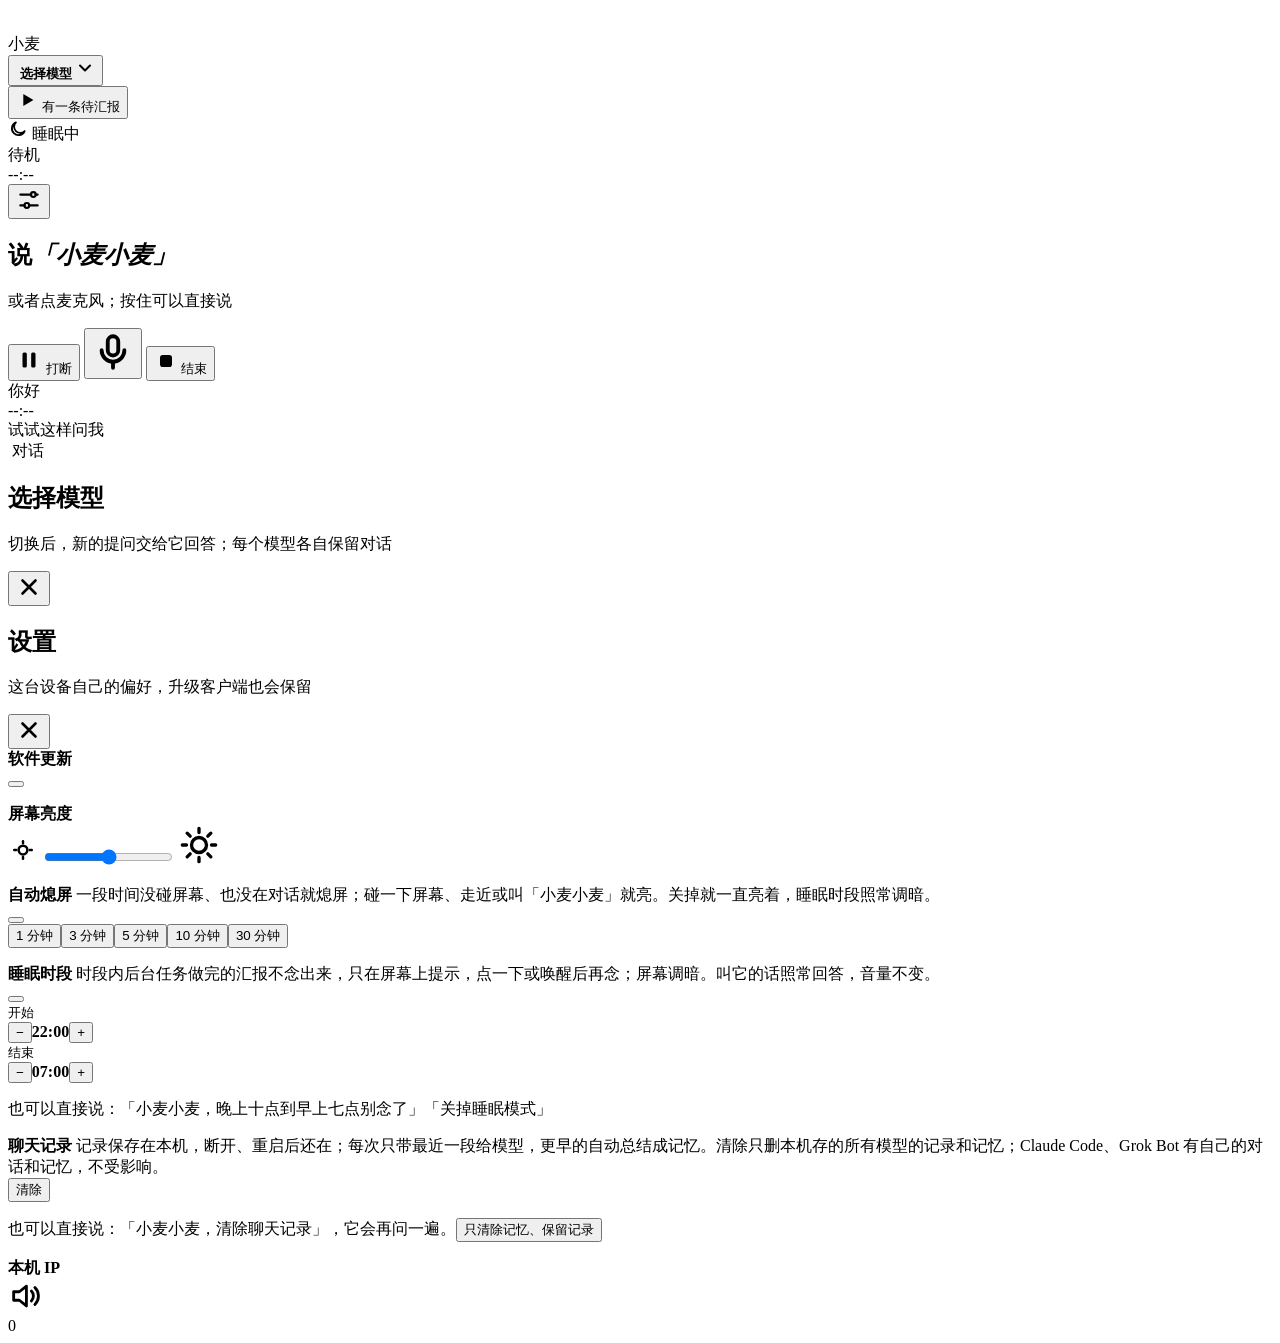
==== web/v2/index.html @ 2c804fd5 "Initial commit Co-Authored-By: Claude Opus 5.5 <noreply@anthropic.com>" ====
<!doctype html>
<html lang="zh-CN">
<head>
<meta charset="utf-8">
<meta name="viewport" content="width=device-width, initial-scale=1">
<title>小麦</title>
<link rel="stylesheet" href="/static/v2/app.css">
</head>
<body data-state="idle" class="fresh">
<div class="app">
  <header class="top">
    <div class="brand">
      <div class="mark">
        <svg width="22" height="22" viewBox="0 0 24 24" fill="none" stroke="#fff" stroke-width="2.4" stroke-linecap="round">
          <path d="M4 10v4M8 7v10M12 4v16M16 7v10M20 10v4"/></svg>
      </div>
      <div class="name">小麦</div>
    </div>
    <button class="model-pill" id="modelPill" aria-label="切换模型">
      <img class="tile" id="pillLogo" alt="">
      <span class="pill-text"><b id="pillLabel">选择模型</b><small id="pillModel"></small></span>
      <svg class="chev" width="20" height="20" viewBox="0 0 24 24" fill="none" stroke="currentColor" stroke-width="2.4" stroke-linecap="round" stroke-linejoin="round"><path d="M6 9l6 6 6-6"/></svg>
    </button>
    <div class="right">
      <button class="report-pill" id="reportPill" aria-label="收听待汇报">
        <svg width="22" height="22" viewBox="0 0 24 24" fill="currentColor"><path d="M8 5.5v13l11-6.5z"/></svg>
        <span id="reportText">有一条待汇报</span>
      </button>
      <div class="sleep-chip" id="sleepChip">
        <svg width="20" height="20" viewBox="0 0 24 24" fill="none" stroke="currentColor" stroke-width="2.2" stroke-linecap="round" stroke-linejoin="round">
          <path d="M20 14.5A8 8 0 1 1 9.5 4a6.5 6.5 0 0 0 10.5 10.5z"/></svg>
        <span>睡眠中</span>
      </div>
      <div class="link" id="link"><i></i><span>待机</span></div>
      <div class="clock" id="clock"><span id="time">--:--</span></div>
      <button class="gear" id="btnSettings" aria-label="设置"><i class="gear-dot" id="gearDot"></i>
        <svg width="26" height="26" viewBox="0 0 24 24" fill="none" stroke="currentColor" stroke-width="2" stroke-linecap="round" stroke-linejoin="round">
          <path d="M4 7h10M18 7h2M4 17h4M12 17h8"/><circle cx="16" cy="7" r="2.2"/><circle cx="10" cy="17" r="2.2"/></svg>
      </button>
    </div>
  </header>

  <main class="main">
    <section class="stage">
      <div class="orb" id="orb">
        <!-- static pre-rendered glows, one per state; only opacity changes (cross-fade) -->
        <div class="glows" aria-hidden="true">
          <i class="g-idle"></i><i class="g-connecting"></i><i class="g-listening"></i><i class="g-thinking"></i><i class="g-speaking"></i>
        </div>
        <div class="corona" id="corona"></div>
        <div class="core" id="core">
          <i class="c-idle"></i><i class="c-connecting"></i><i class="c-listening"></i><i class="c-thinking"></i><i class="c-speaking"></i>
          <!-- the orb's face: eyes, cheeks and mouth; expressions follow body[data-state] -->
          <div class="face" id="face" aria-hidden="true">
            <span class="eye eye-l"><u></u></span><span class="eye eye-r"><u></u></span>
            <span class="cheek cheek-l"></span><span class="cheek cheek-r"></span>
            <span class="mouth" id="mouth"></span>
          </div>
          <b class="gloss"></b>
        </div>
      </div>
      <h1 class="title" id="title">说<em>「小麦小麦」</em></h1>
      <p class="hint" id="hint">或者点麦克风；按住可以直接说</p>
      <div class="controls">
        <button class="ctl" id="btnAbort" aria-label="打断">
          <svg width="26" height="26" viewBox="0 0 24 24" fill="currentColor"><rect x="6" y="5" width="4" height="14" rx="1.4"/><rect x="14" y="5" width="4" height="14" rx="1.4"/></svg>
          <span>打断</span></button>
        <button class="mic" id="btnMic" aria-label="说话">
          <i class="mic-ring" id="micRing"></i>
          <svg width="42" height="42" viewBox="0 0 24 24" fill="none" stroke="currentColor" stroke-width="2.2" stroke-linecap="round">
            <rect x="9" y="3" width="6" height="11" rx="3"/><path d="M5.5 11a6.5 6.5 0 0 0 13 0M12 17.5V21"/></svg>
        </button>
        <button class="ctl" id="btnEnd" aria-label="结束">
          <svg width="24" height="24" viewBox="0 0 24 24" fill="currentColor"><rect x="6" y="6" width="12" height="12" rx="2.8"/></svg>
          <span>结束</span></button>
      </div>
    </section>

    <section class="side">
      <div class="welcome" id="welcome">
        <div class="greet" id="greet">你好</div>
        <div class="big-time" id="bigTime">--:--</div>
        <div class="big-date" id="bigDate"></div>
        <div class="try">试试这样问我</div>
        <div class="chips" id="chips"></div>
      </div>

      <div class="convo" id="convo">
        <div class="convo-head">
          <img class="tile sm" id="headLogo" alt="">
          <span class="head-title" id="headTitle">对话</span>
          <span class="head-meta" id="headMeta"></span>
        </div>
        <div class="messages" id="messages"></div>
      </div>
    </section>
  </main>
</div>

<div class="sheet" id="sheet">
  <div class="sheet-bar">
    <div><h2>选择模型</h2><p>切换后，新的提问交给它回答；每个模型各自保留对话</p></div>
    <button class="close" id="sheetClose" aria-label="关闭">
      <svg width="26" height="26" viewBox="0 0 24 24" fill="none" stroke="currentColor" stroke-width="2.4" stroke-linecap="round"><path d="M6 6l12 12M18 6L6 18"/></svg>
    </button>
  </div>
  <div class="grid" id="grid"></div>
</div>

<div class="sheet" id="settings">
  <div class="sheet-bar">
    <div><h2>设置</h2><p>这台设备自己的偏好，升级客户端也会保留</p></div>
    <button class="close" id="settingsClose" aria-label="关闭">
      <svg width="26" height="26" viewBox="0 0 24 24" fill="none" stroke="currentColor" stroke-width="2.4" stroke-linecap="round"><path d="M6 6l12 12M18 6L6 18"/></svg>
    </button>
  </div>
  <div class="panel">
    <div class="upd" id="upd">
      <div class="opt">
        <div class="opt-text">
          <b id="updTitle">软件更新</b>
          <span id="updSub"></span>
        </div>
        <button class="upd-btn" id="updBtn"></button>
      </div>
      <ul class="upd-notes" id="updNotes"></ul>
      <div class="upd-bar" id="updBar"><i id="updFill"></i></div>
    </div>
    <div class="bright">
      <div class="bright-head">
        <b>屏幕亮度</b>
        <span class="bright-num" id="brightNum"></span>
      </div>
      <div class="bright-row">
        <svg width="30" height="30" viewBox="0 0 24 24" fill="none" stroke="currentColor" stroke-width="2" stroke-linecap="round"><circle cx="12" cy="12" r="3.5"/><path d="M12 5v1.5M12 17.5V19M5 12h1.5M17.5 12H19"/></svg>
        <input type="range" id="brightRange" min="0" max="100" step="1" aria-label="屏幕亮度">
        <svg width="40" height="40" viewBox="0 0 24 24" fill="none" stroke="currentColor" stroke-width="2" stroke-linecap="round"><circle cx="12" cy="12" r="4.5"/><path d="M12 2v2.5M12 19.5V22M2 12h2.5M19.5 12H22M4.9 4.9l1.8 1.8M17.3 17.3l1.8 1.8M4.9 19.1l1.8-1.8M17.3 6.7l1.8-1.8"/></svg>
      </div>
      <p class="opt-note" id="brightNote"></p>
    </div>
    <div class="opt">
      <div class="opt-text">
        <b>自动熄屏</b>
        <span>一段时间没碰屏幕、也没在对话就熄屏；碰一下屏幕、走近或叫「小麦小麦」就亮。关掉就一直亮着，睡眠时段照常调暗。</span>
      </div>
      <button class="switch" id="offSwitch" role="switch" aria-checked="true" aria-label="自动熄屏"><i></i></button>
    </div>
    <div class="minutes" id="offMinutes">
      <button data-m="1">1 分钟</button><button data-m="3">3 分钟</button><button data-m="5">5 分钟</button><button data-m="10">10 分钟</button><button data-m="30">30 分钟</button>
    </div>
    <p class="opt-note" id="offNote"></p>
    <div class="opt">
      <div class="opt-text">
        <b>睡眠时段</b>
        <span>时段内后台任务做完的汇报不念出来，只在屏幕上提示，点一下或唤醒后再念；屏幕调暗。叫它的话照常回答，音量不变。</span>
      </div>
      <button class="switch" id="sleepSwitch" role="switch" aria-checked="false" aria-label="睡眠时段"><i></i></button>
    </div>
    <div class="times" id="sleepTimes">
      <div class="time"><small>开始</small>
        <div class="stepper"><button data-k="start" data-d="-30" aria-label="提前半小时">−</button><b id="sleepStart">22:00</b><button data-k="start" data-d="30" aria-label="推后半小时">+</button></div></div>
      <div class="time"><small>结束</small>
        <div class="stepper"><button data-k="end" data-d="-30" aria-label="提前半小时">−</button><b id="sleepEnd">07:00</b><button data-k="end" data-d="30" aria-label="推后半小时">+</button></div></div>
    </div>
    <p class="opt-note" id="sleepNote"></p>
    <p class="opt-note">也可以直接说：「小麦小麦，晚上十点到早上七点别念了」「关掉睡眠模式」</p>
    <div class="opt">
      <div class="opt-text">
        <b>聊天记录</b>
        <span>记录保存在本机，断开、重启后还在；每次只带最近一段给模型，更早的自动总结成记忆。清除只删本机存的所有模型的记录和记忆；Claude Code、Grok Bot 有自己的对话和记忆，不受影响。</span>
      </div>
      <button class="upd-btn clear-btn" id="clearBtn">清除</button>
    </div>
    <p class="opt-note">也可以直接说：「小麦小麦，清除聊天记录」，它会再问一遍。<button class="link-btn" id="clearMemBtn">只清除记忆、保留记录</button></p>
    <div class="opt">
      <div class="opt-text">
        <b>本机 IP</b>
        <span id="ipSub"></span>
      </div>
      <b class="ip-num" id="ipNum"></b>
    </div>
  </div>
</div>

<div class="toast" id="toast"></div>
<div class="hud" id="hud">
  <svg width="34" height="34" viewBox="0 0 24 24" fill="none" stroke="currentColor" stroke-width="2" stroke-linecap="round" stroke-linejoin="round">
    <path d="M4 9v6h4l5 4V5L8 9H4z"/><path d="M16.5 8.5a5 5 0 0 1 0 7M19 6a8.5 8.5 0 0 1 0 12"/></svg>
  <div class="hud-bar"><i id="hudFill"></i></div>
  <div class="hud-num" id="hudNum">0</div>
</div>

<script src="/static/v2/app.js"></script>
</body>
</html>
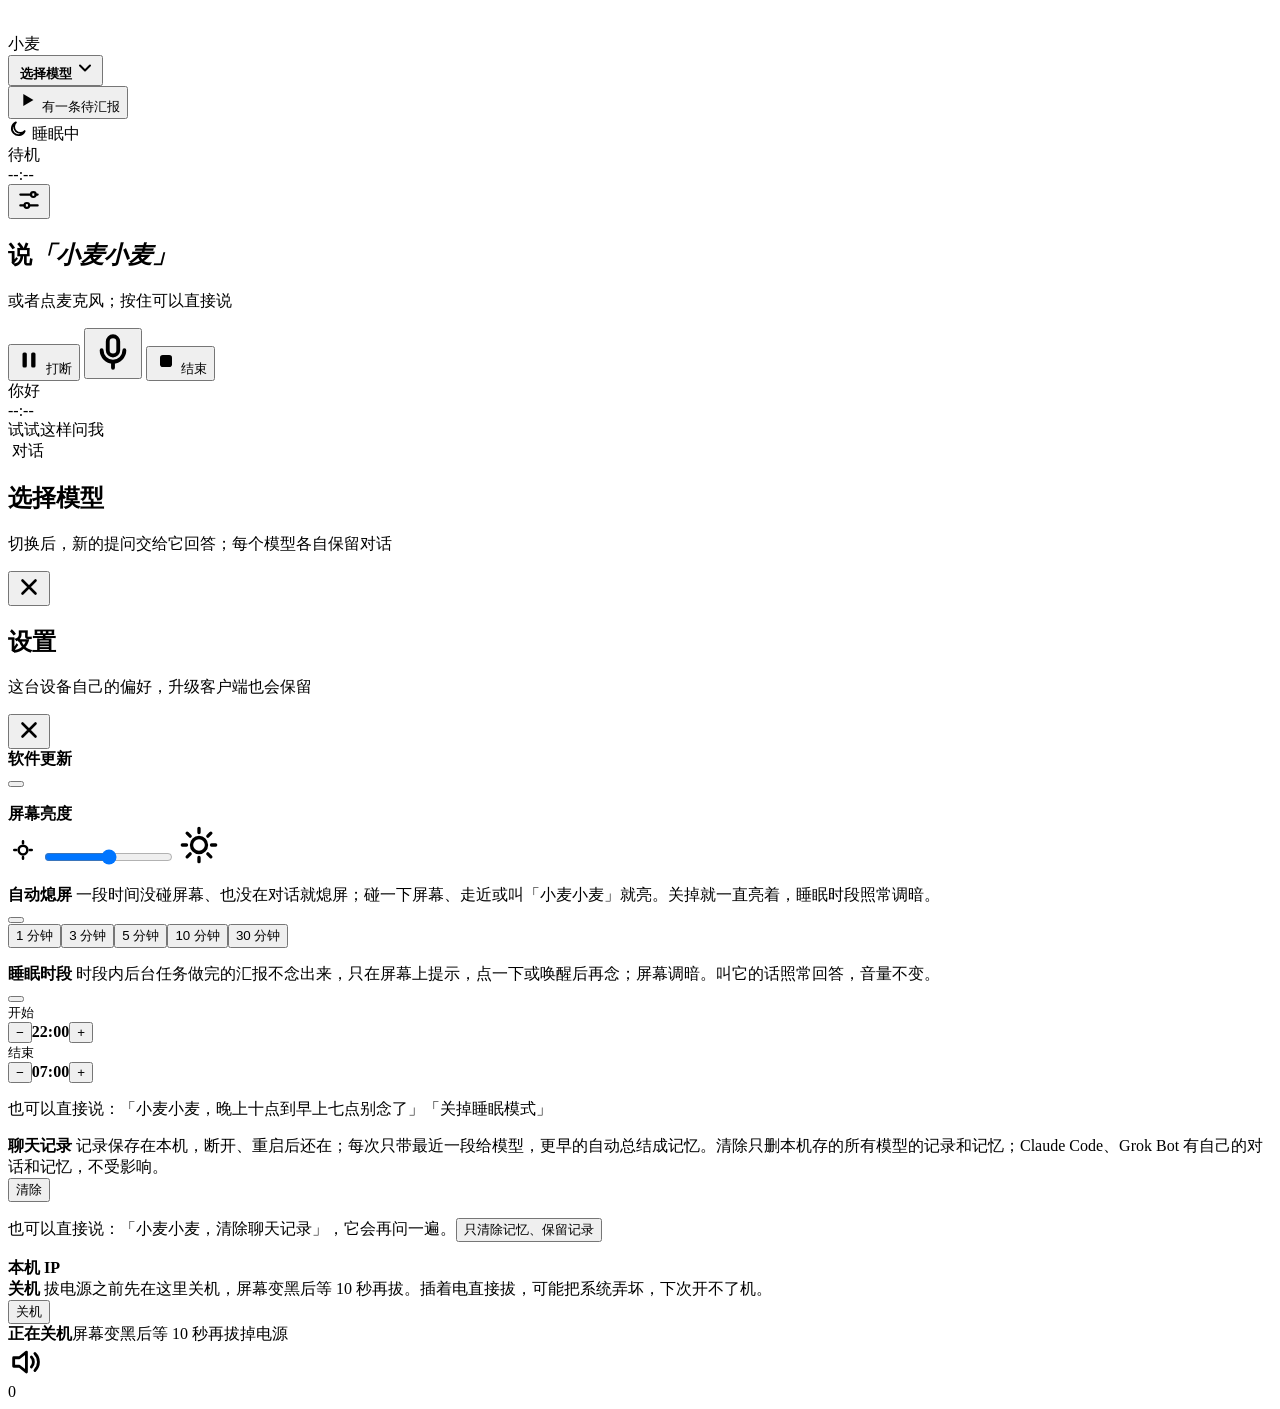
==== commit 09bd05cc: "Settings: 关机 (0.1.2) The device has no power button, so people pull the plug. /boot is ext2 mounted " ====
--- a/web/v2/index.html
+++ b/web/v2/index.html
@@ -179,9 +179,17 @@
       </div>
       <b class="ip-num" id="ipNum"></b>
     </div>
+    <div class="opt">
+      <div class="opt-text">
+        <b>关机</b>
+        <span>拔电源之前先在这里关机，屏幕变黑后等 10 秒再拔。插着电直接拔，可能把系统弄坏，下次开不了机。</span>
+      </div>
+      <button class="upd-btn clear-btn" id="powerBtn">关机</button>
+    </div>
   </div>
 </div>
 
+<div class="power-off" id="powerOff"><b>正在关机</b><span>屏幕变黑后等 10 秒再拔掉电源</span></div>
 <div class="toast" id="toast"></div>
 <div class="hud" id="hud">
   <svg width="34" height="34" viewBox="0 0 24 24" fill="none" stroke="currentColor" stroke-width="2" stroke-linecap="round" stroke-linejoin="round">
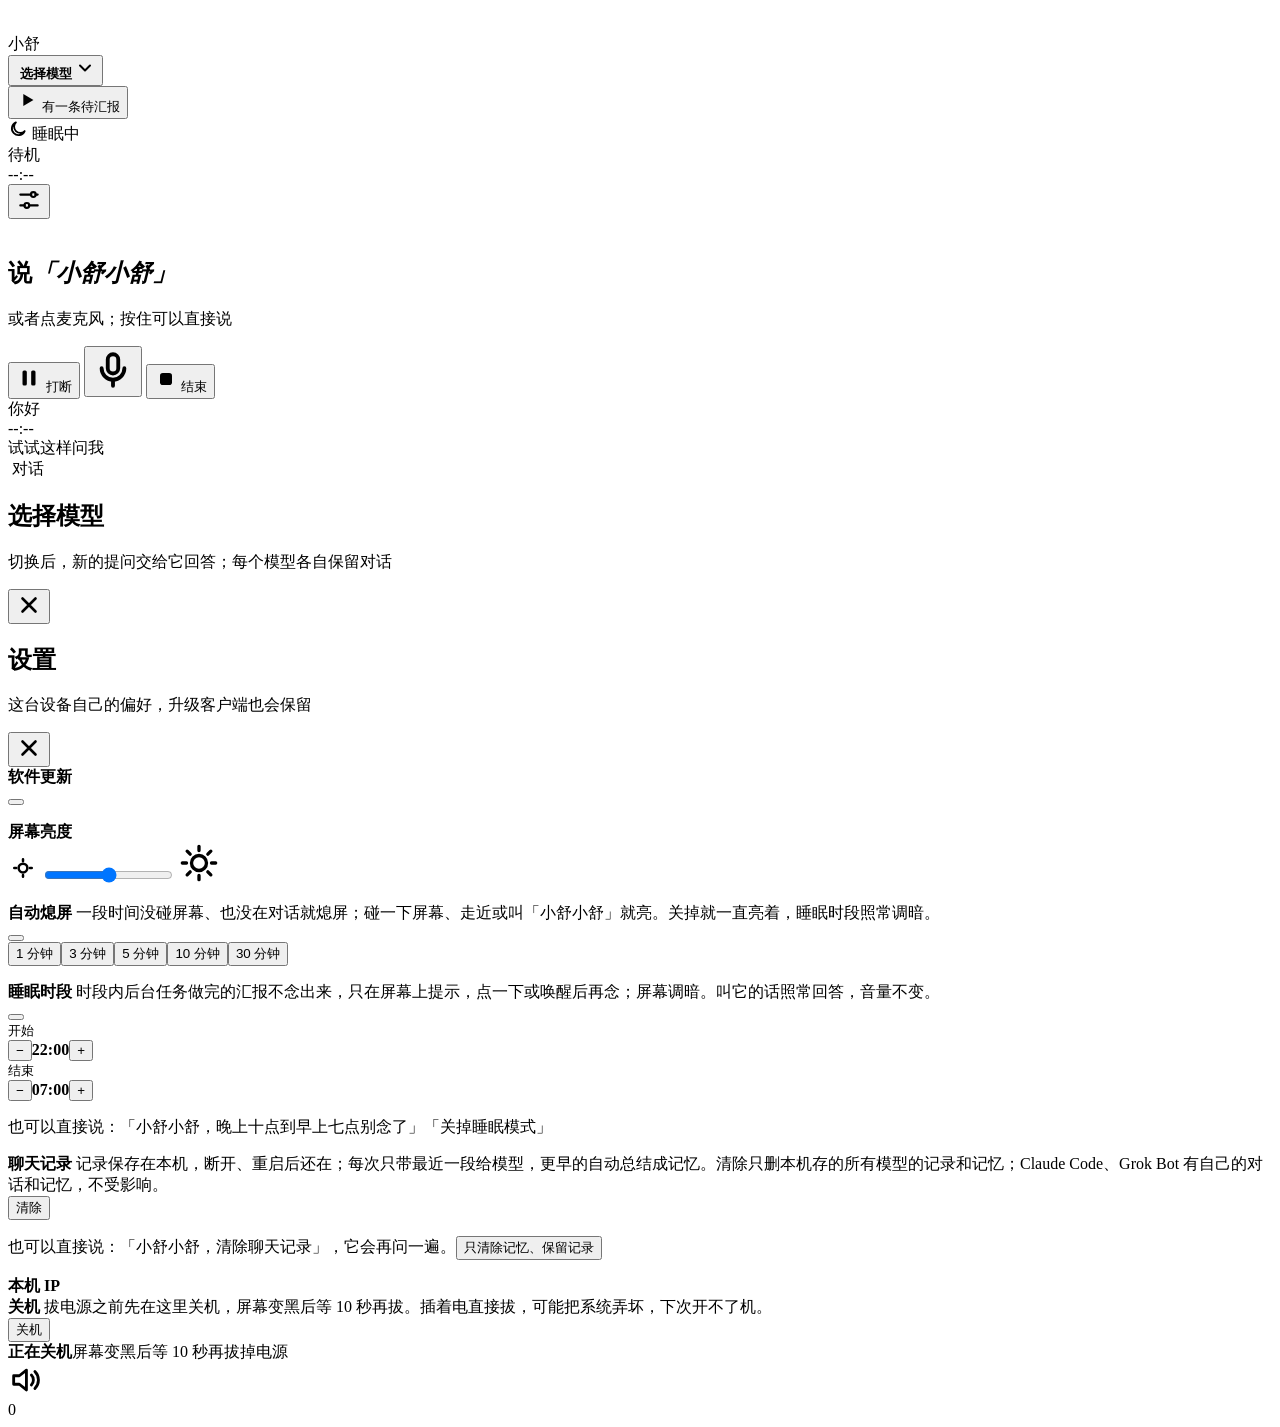
==== commit 5d36c267: "client 0.1.3: role B frames and wake word 小舒小舒 Show the three role_b portraits on the v2 stage and p" ====
--- a/web/v2/index.html
+++ b/web/v2/index.html
@@ -3,7 +3,7 @@
 <head>
 <meta charset="utf-8">
 <meta name="viewport" content="width=device-width, initial-scale=1">
-<title>小麦</title>
+<title>小舒</title>
 <link rel="stylesheet" href="/static/v2/app.css">
 </head>
 <body data-state="idle" class="fresh">
@@ -14,7 +14,7 @@
         <svg width="22" height="22" viewBox="0 0 24 24" fill="none" stroke="#fff" stroke-width="2.4" stroke-linecap="round">
           <path d="M4 10v4M8 7v10M12 4v16M16 7v10M20 10v4"/></svg>
       </div>
-      <div class="name">小麦</div>
+      <div class="name">小舒</div>
     </div>
     <button class="model-pill" id="modelPill" aria-label="切换模型">
       <img class="tile" id="pillLogo" alt="">
@@ -42,24 +42,13 @@
 
   <main class="main">
     <section class="stage">
-      <div class="orb" id="orb">
-        <!-- static pre-rendered glows, one per state; only opacity changes (cross-fade) -->
-        <div class="glows" aria-hidden="true">
-          <i class="g-idle"></i><i class="g-connecting"></i><i class="g-listening"></i><i class="g-thinking"></i><i class="g-speaking"></i>
-        </div>
-        <div class="corona" id="corona"></div>
-        <div class="core" id="core">
-          <i class="c-idle"></i><i class="c-connecting"></i><i class="c-listening"></i><i class="c-thinking"></i><i class="c-speaking"></i>
-          <!-- the orb's face: eyes, cheeks and mouth; expressions follow body[data-state] -->
-          <div class="face" id="face" aria-hidden="true">
-            <span class="eye eye-l"><u></u></span><span class="eye eye-r"><u></u></span>
-            <span class="cheek cheek-l"></span><span class="cheek cheek-r"></span>
-            <span class="mouth" id="mouth"></span>
-          </div>
-          <b class="gloss"></b>
-        </div>
+      <!-- role B: 800×1280 frames. connecting uses idle; thinking uses listen. -->
+      <div class="pet" id="pet" aria-hidden="true">
+        <img class="pet-frame pet-idle" src="/static/v2/roles/role_b_idle.png" alt="">
+        <img class="pet-frame pet-listen" src="/static/v2/roles/role_b_listen.png" alt="">
+        <img class="pet-frame pet-speak" src="/static/v2/roles/role_b_speak.png" alt="">
       </div>
-      <h1 class="title" id="title">说<em>「小麦小麦」</em></h1>
+      <h1 class="title" id="title">说<em>「小舒小舒」</em></h1>
       <p class="hint" id="hint">或者点麦克风；按住可以直接说</p>
       <div class="controls">
         <button class="ctl" id="btnAbort" aria-label="打断">
@@ -141,7 +130,7 @@
     <div class="opt">
       <div class="opt-text">
         <b>自动熄屏</b>
-        <span>一段时间没碰屏幕、也没在对话就熄屏；碰一下屏幕、走近或叫「小麦小麦」就亮。关掉就一直亮着，睡眠时段照常调暗。</span>
+        <span>一段时间没碰屏幕、也没在对话就熄屏；碰一下屏幕、走近或叫「小舒小舒」就亮。关掉就一直亮着，睡眠时段照常调暗。</span>
       </div>
       <button class="switch" id="offSwitch" role="switch" aria-checked="true" aria-label="自动熄屏"><i></i></button>
     </div>
@@ -163,7 +152,7 @@
         <div class="stepper"><button data-k="end" data-d="-30" aria-label="提前半小时">−</button><b id="sleepEnd">07:00</b><button data-k="end" data-d="30" aria-label="推后半小时">+</button></div></div>
     </div>
     <p class="opt-note" id="sleepNote"></p>
-    <p class="opt-note">也可以直接说：「小麦小麦，晚上十点到早上七点别念了」「关掉睡眠模式」</p>
+    <p class="opt-note">也可以直接说：「小舒小舒，晚上十点到早上七点别念了」「关掉睡眠模式」</p>
     <div class="opt">
       <div class="opt-text">
         <b>聊天记录</b>
@@ -171,7 +160,7 @@
       </div>
       <button class="upd-btn clear-btn" id="clearBtn">清除</button>
     </div>
-    <p class="opt-note">也可以直接说：「小麦小麦，清除聊天记录」，它会再问一遍。<button class="link-btn" id="clearMemBtn">只清除记忆、保留记录</button></p>
+    <p class="opt-note">也可以直接说：「小舒小舒，清除聊天记录」，它会再问一遍。<button class="link-btn" id="clearMemBtn">只清除记忆、保留记录</button></p>
     <div class="opt">
       <div class="opt-text">
         <b>本机 IP</b>
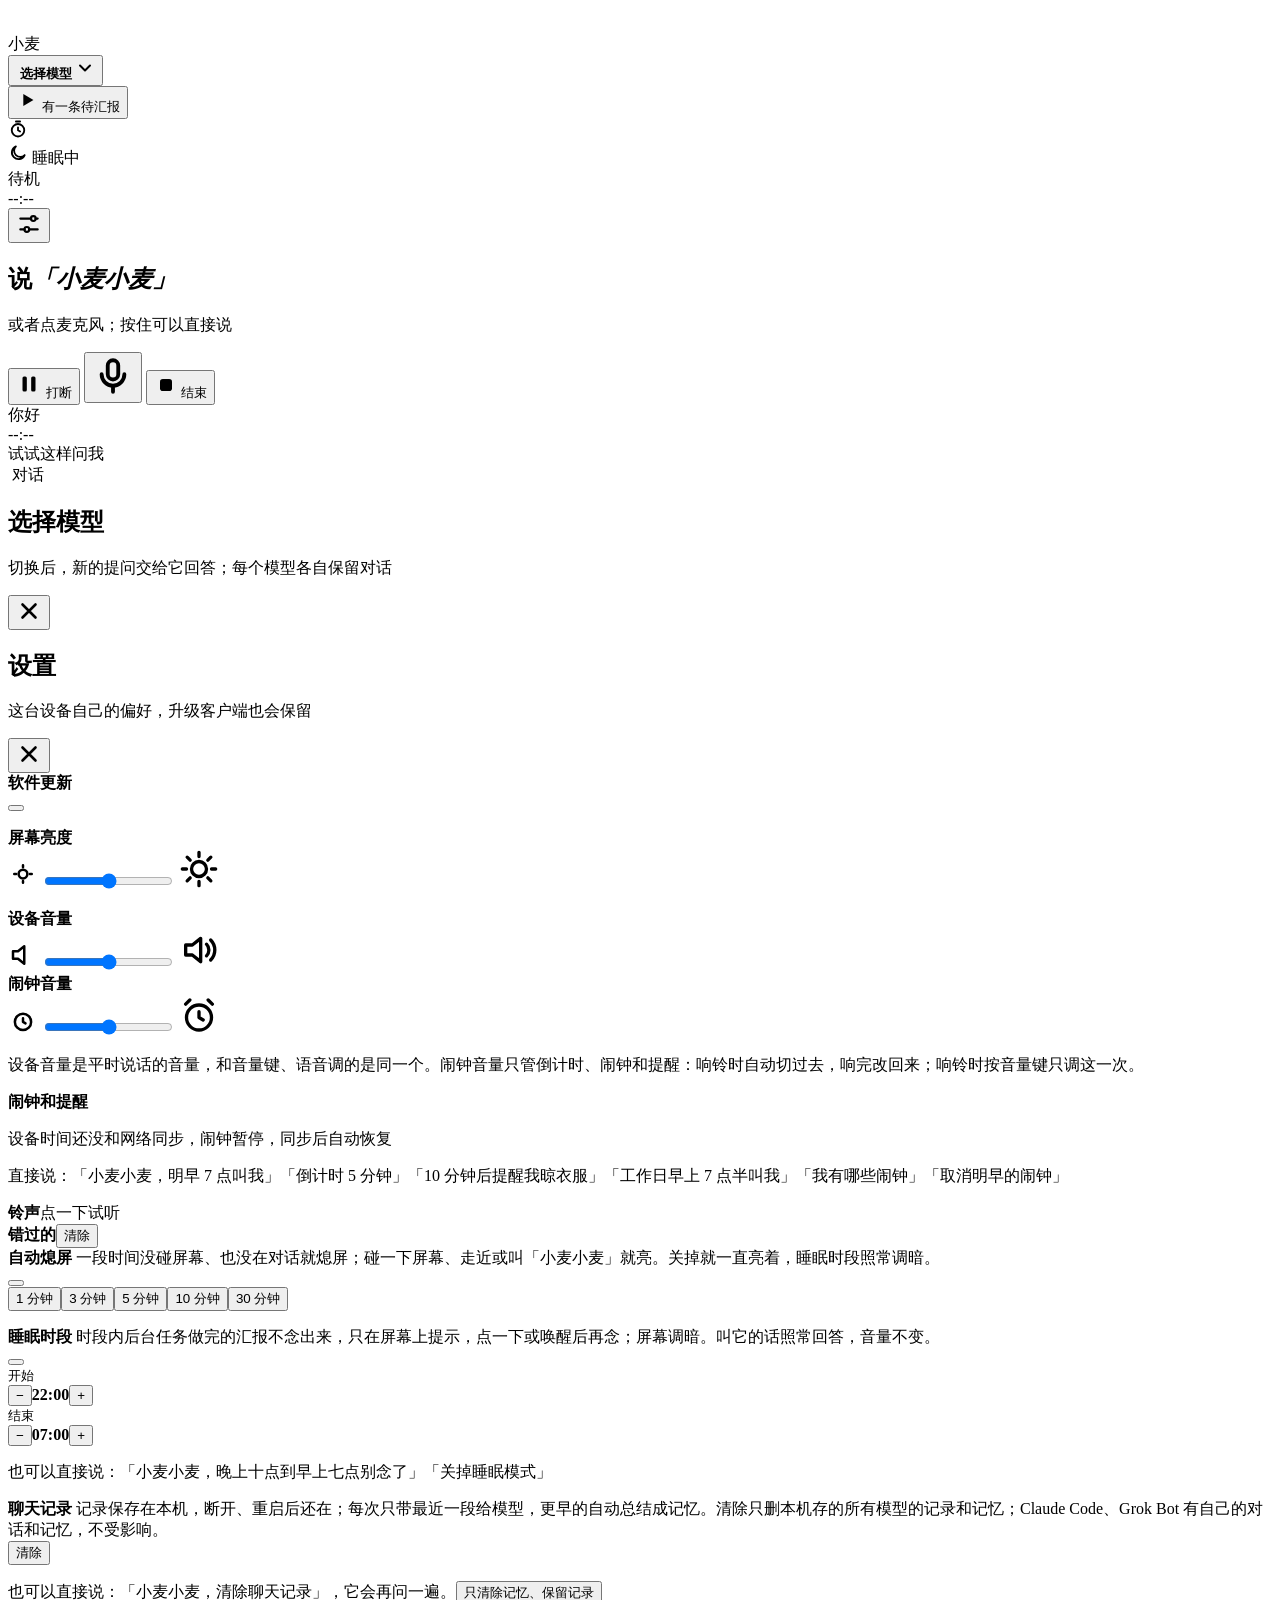
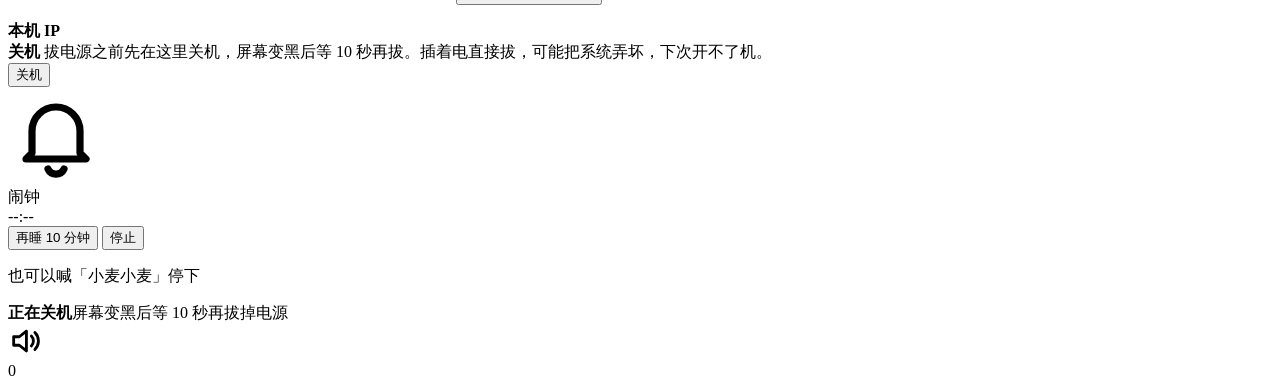
==== commit 696b96d7: "Alarms on the page: next alarm and countdowns on the home screen, the ring screen, volume sliders an" ====
--- a/web/v2/index.html
+++ b/web/v2/index.html
@@ -3,7 +3,7 @@
 <head>
 <meta charset="utf-8">
 <meta name="viewport" content="width=device-width, initial-scale=1">
-<title>小舒</title>
+<title>小麦</title>
 <link rel="stylesheet" href="/static/v2/app.css">
 </head>
 <body data-state="idle" class="fresh">
@@ -14,7 +14,7 @@
         <svg width="22" height="22" viewBox="0 0 24 24" fill="none" stroke="#fff" stroke-width="2.4" stroke-linecap="round">
           <path d="M4 10v4M8 7v10M12 4v16M16 7v10M20 10v4"/></svg>
       </div>
-      <div class="name">小舒</div>
+      <div class="name">小麦</div>
     </div>
     <button class="model-pill" id="modelPill" aria-label="切换模型">
       <img class="tile" id="pillLogo" alt="">
@@ -26,6 +26,11 @@
         <svg width="22" height="22" viewBox="0 0 24 24" fill="currentColor"><path d="M8 5.5v13l11-6.5z"/></svg>
         <span id="reportText">有一条待汇报</span>
       </button>
+      <div class="timer-chip" id="timerChip">
+        <svg width="20" height="20" viewBox="0 0 24 24" fill="none" stroke="currentColor" stroke-width="2.2" stroke-linecap="round" stroke-linejoin="round">
+          <circle cx="12" cy="13.5" r="7.5"/><path d="M12 10v3.5l2.5 1.5M9.5 3h5"/></svg>
+        <span id="timerText"></span>
+      </div>
       <div class="sleep-chip" id="sleepChip">
         <svg width="20" height="20" viewBox="0 0 24 24" fill="none" stroke="currentColor" stroke-width="2.2" stroke-linecap="round" stroke-linejoin="round">
           <path d="M20 14.5A8 8 0 1 1 9.5 4a6.5 6.5 0 0 0 10.5 10.5z"/></svg>
@@ -42,13 +47,24 @@
 
   <main class="main">
     <section class="stage">
-      <!-- role B: 800×1280 frames. connecting uses idle; thinking uses listen. -->
-      <div class="pet" id="pet" aria-hidden="true">
-        <img class="pet-frame pet-idle" src="/static/v2/roles/role_b_idle.png" alt="">
-        <img class="pet-frame pet-listen" src="/static/v2/roles/role_b_listen.png" alt="">
-        <img class="pet-frame pet-speak" src="/static/v2/roles/role_b_speak.png" alt="">
-      </div>
-      <h1 class="title" id="title">说<em>「小舒小舒」</em></h1>
+      <div class="orb" id="orb">
+        <!-- static pre-rendered glows, one per state; only opacity changes (cross-fade) -->
+        <div class="glows" aria-hidden="true">
+          <i class="g-idle"></i><i class="g-connecting"></i><i class="g-listening"></i><i class="g-thinking"></i><i class="g-speaking"></i>
+        </div>
+        <div class="corona" id="corona"></div>
+        <div class="core" id="core">
+          <i class="c-idle"></i><i class="c-connecting"></i><i class="c-listening"></i><i class="c-thinking"></i><i class="c-speaking"></i>
+          <!-- the orb's face: eyes, cheeks and mouth; expressions follow body[data-state] -->
+          <div class="face" id="face" aria-hidden="true">
+            <span class="eye eye-l"><u></u></span><span class="eye eye-r"><u></u></span>
+            <span class="cheek cheek-l"></span><span class="cheek cheek-r"></span>
+            <span class="mouth" id="mouth"></span>
+          </div>
+          <b class="gloss"></b>
+        </div>
+      </div>
+      <h1 class="title" id="title">说<em>「小麦小麦」</em></h1>
       <p class="hint" id="hint">或者点麦克风；按住可以直接说</p>
       <div class="controls">
         <button class="ctl" id="btnAbort" aria-label="打断">
@@ -70,6 +86,7 @@
         <div class="greet" id="greet">你好</div>
         <div class="big-time" id="bigTime">--:--</div>
         <div class="big-date" id="bigDate"></div>
+        <div class="next-alarms" id="nextAlarms"></div>
         <div class="try">试试这样问我</div>
         <div class="chips" id="chips"></div>
       </div>
@@ -127,10 +144,37 @@
       </div>
       <p class="opt-note" id="brightNote"></p>
     </div>
+    <div class="bright vol">
+      <div class="bright-head"><b>设备音量</b><span class="bright-num" id="volNum"></span></div>
+      <div class="bright-row">
+        <svg width="30" height="30" viewBox="0 0 24 24" fill="none" stroke="currentColor" stroke-width="2" stroke-linecap="round" stroke-linejoin="round"><path d="M4 9v6h4l5 4V5L8 9H4z"/></svg>
+        <input type="range" class="range" id="volRange" min="0" max="100" step="1" aria-label="设备音量">
+        <svg width="40" height="40" viewBox="0 0 24 24" fill="none" stroke="currentColor" stroke-width="2" stroke-linecap="round" stroke-linejoin="round"><path d="M4 9v6h4l5 4V5L8 9H4z"/><path d="M16.5 8.5a5 5 0 0 1 0 7M19 6a8.5 8.5 0 0 1 0 12"/></svg>
+      </div>
+      <div class="bright-head"><b>闹钟音量</b><span class="bright-num" id="alarmVolNum"></span></div>
+      <div class="bright-row">
+        <svg width="30" height="30" viewBox="0 0 24 24" fill="none" stroke="currentColor" stroke-width="2" stroke-linecap="round" stroke-linejoin="round"><circle cx="12" cy="13.5" r="6.5"/><path d="M12 10.5v3l2 1.2"/></svg>
+        <input type="range" class="range" id="alarmVolRange" min="0" max="100" step="1" aria-label="闹钟音量">
+        <svg width="40" height="40" viewBox="0 0 24 24" fill="none" stroke="currentColor" stroke-width="2" stroke-linecap="round" stroke-linejoin="round"><circle cx="12" cy="13.5" r="7.5"/><path d="M12 10v3.5l2.5 1.5M4 5.5 6.5 3M20 5.5 17.5 3"/></svg>
+      </div>
+      <p class="opt-note">设备音量是平时说话的音量，和音量键、语音调的是同一个。闹钟音量只管倒计时、闹钟和提醒：响铃时自动切过去，响完改回来；响铃时按音量键只调这一次。</p>
+    </div>
+    <div class="alarms-card">
+      <div class="bright-head"><b>闹钟和提醒</b><span class="bright-num" id="alarmCount"></span></div>
+      <p class="alarm-warn" id="alarmWarn">设备时间还没和网络同步，闹钟暂停，同步后自动恢复</p>
+      <div class="alarm-list" id="alarmList"></div>
+      <p class="opt-note">直接说：「小麦小麦，明早 7 点叫我」「倒计时 5 分钟」「10 分钟后提醒我晾衣服」「工作日早上 7 点半叫我」「我有哪些闹钟」「取消明早的闹钟」</p>
+      <div class="bright-head"><b class="sub">铃声</b><span class="bright-num">点一下试听</span></div>
+      <div class="minutes tones" id="tones"></div>
+      <div class="missed" id="missedBox">
+        <div class="bright-head"><b class="sub">错过的</b><span class="bright-num"></span><button class="link-btn" id="missedClear">清除</button></div>
+        <div class="alarm-list" id="missedList"></div>
+      </div>
+    </div>
     <div class="opt">
       <div class="opt-text">
         <b>自动熄屏</b>
-        <span>一段时间没碰屏幕、也没在对话就熄屏；碰一下屏幕、走近或叫「小舒小舒」就亮。关掉就一直亮着，睡眠时段照常调暗。</span>
+        <span>一段时间没碰屏幕、也没在对话就熄屏；碰一下屏幕、走近或叫「小麦小麦」就亮。关掉就一直亮着，睡眠时段照常调暗。</span>
       </div>
       <button class="switch" id="offSwitch" role="switch" aria-checked="true" aria-label="自动熄屏"><i></i></button>
     </div>
@@ -152,7 +196,7 @@
         <div class="stepper"><button data-k="end" data-d="-30" aria-label="提前半小时">−</button><b id="sleepEnd">07:00</b><button data-k="end" data-d="30" aria-label="推后半小时">+</button></div></div>
     </div>
     <p class="opt-note" id="sleepNote"></p>
-    <p class="opt-note">也可以直接说：「小舒小舒，晚上十点到早上七点别念了」「关掉睡眠模式」</p>
+    <p class="opt-note">也可以直接说：「小麦小麦，晚上十点到早上七点别念了」「关掉睡眠模式」</p>
     <div class="opt">
       <div class="opt-text">
         <b>聊天记录</b>
@@ -160,7 +204,7 @@
       </div>
       <button class="upd-btn clear-btn" id="clearBtn">清除</button>
     </div>
-    <p class="opt-note">也可以直接说：「小舒小舒，清除聊天记录」，它会再问一遍。<button class="link-btn" id="clearMemBtn">只清除记忆、保留记录</button></p>
+    <p class="opt-note">也可以直接说：「小麦小麦，清除聊天记录」，它会再问一遍。<button class="link-btn" id="clearMemBtn">只清除记忆、保留记录</button></p>
     <div class="opt">
       <div class="opt-text">
         <b>本机 IP</b>
@@ -178,6 +222,19 @@
   </div>
 </div>
 
+<div class="ring" id="ring">
+  <svg class="ring-bell" width="96" height="96" viewBox="0 0 24 24" fill="none" stroke="currentColor" stroke-width="1.8" stroke-linecap="round" stroke-linejoin="round">
+    <path d="M6 16.5V11a6 6 0 0 1 12 0v5.5l1.5 1.5h-15z"/><path d="M10 20.5a2.2 2.2 0 0 0 4 0"/></svg>
+  <div class="ring-kind" id="ringKind">闹钟</div>
+  <div class="ring-time" id="ringTime">--:--</div>
+  <div class="ring-label" id="ringLabel"></div>
+  <div class="ring-note" id="ringNote"></div>
+  <div class="ring-btns">
+    <button class="ring-snooze" id="ringSnooze">再睡 10 分钟</button>
+    <button class="ring-stop" id="ringStop">停止</button>
+  </div>
+  <p class="ring-hint">也可以喊「小麦小麦」停下</p>
+</div>
 <div class="power-off" id="powerOff"><b>正在关机</b><span>屏幕变黑后等 10 秒再拔掉电源</span></div>
 <div class="toast" id="toast"></div>
 <div class="hud" id="hud">
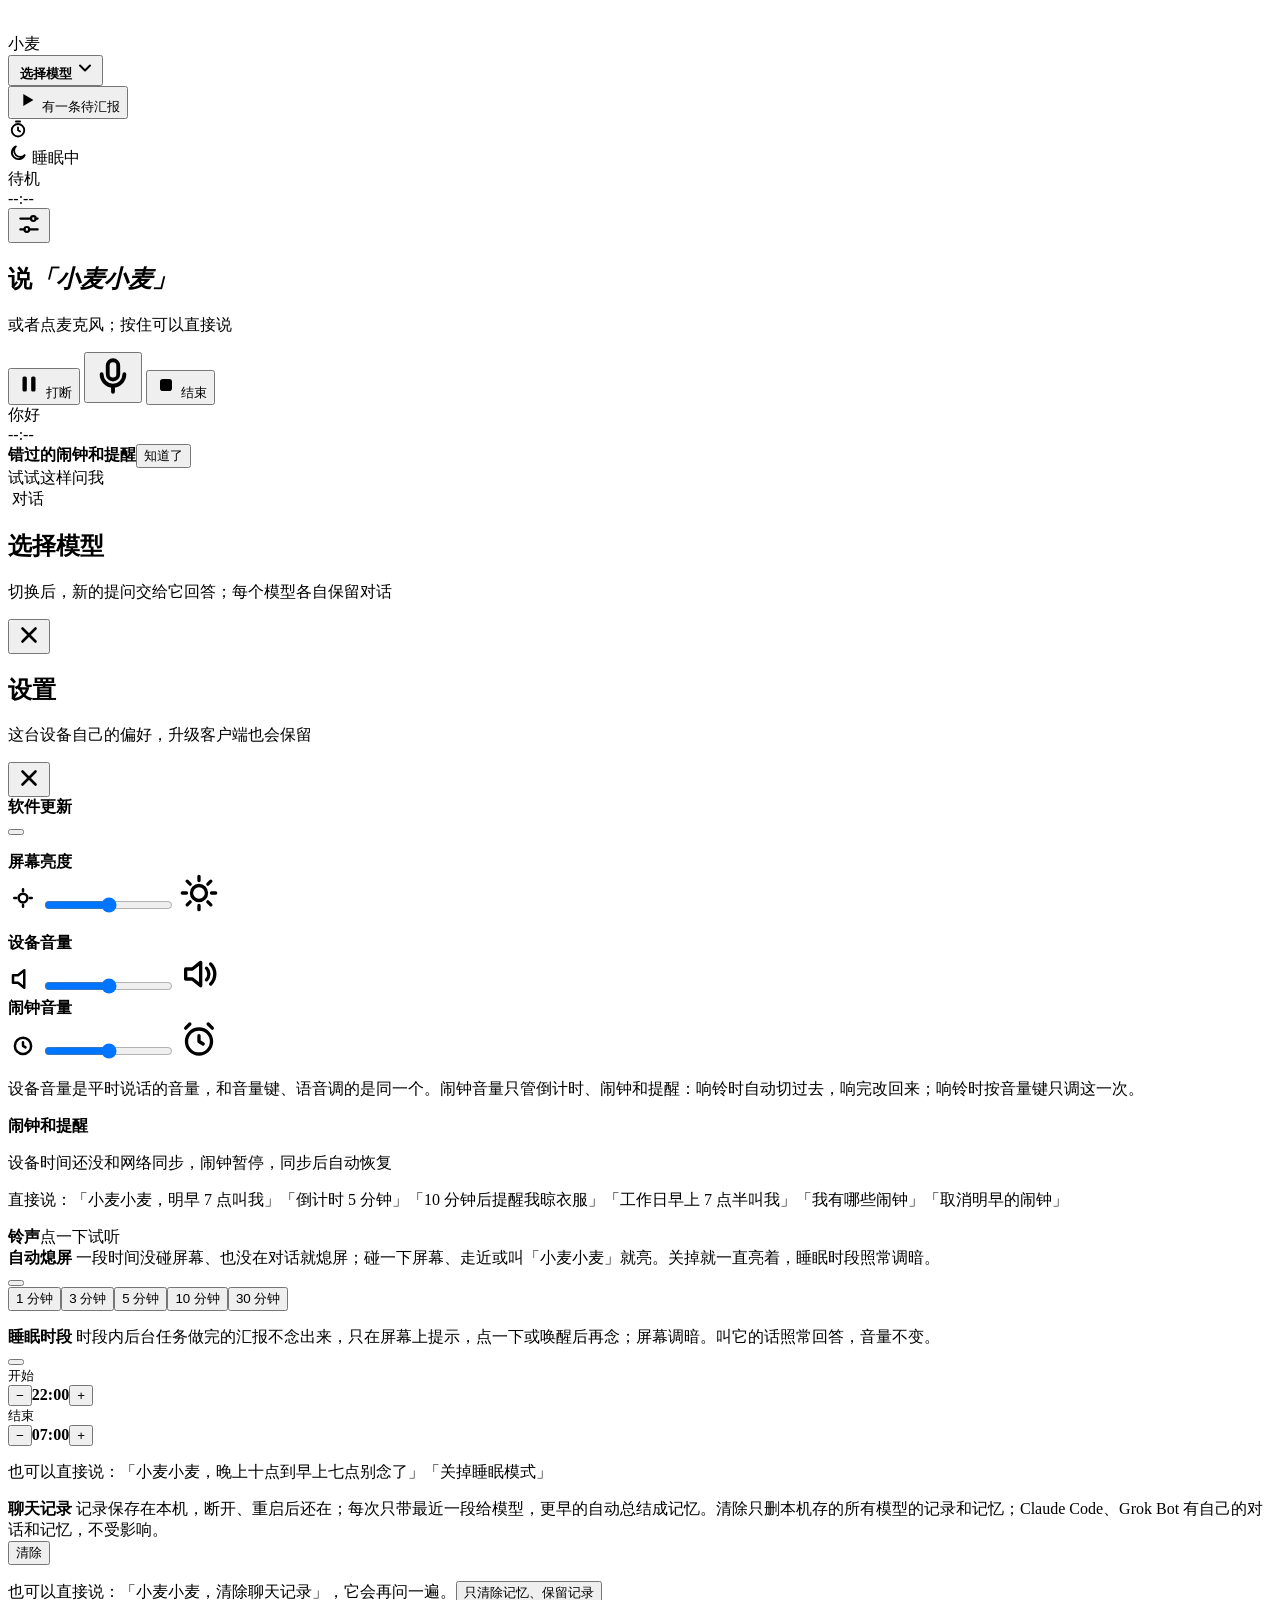
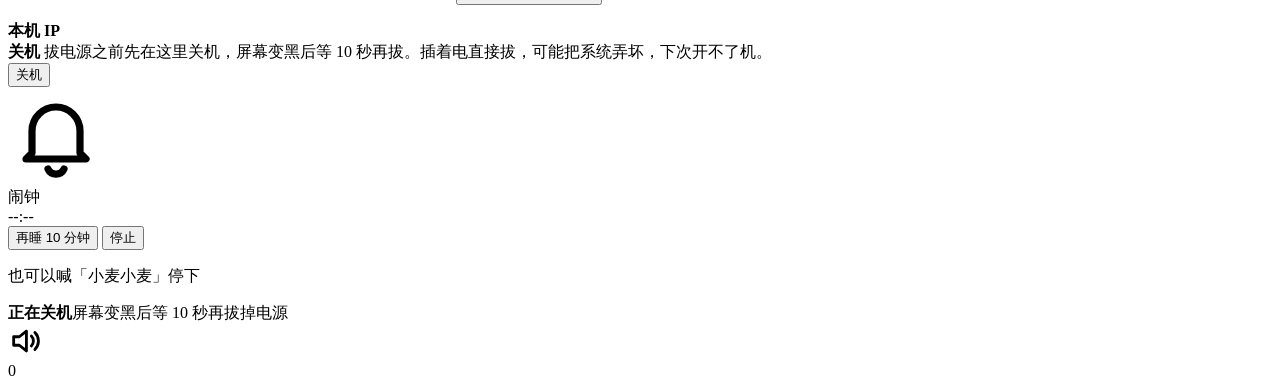
==== commit 8b0ca324: "Reminders ring for 3 minutes, alarms and countdowns for 10 again; missed ones on the home screen unt" ====
--- a/web/v2/index.html
+++ b/web/v2/index.html
@@ -87,6 +87,10 @@
         <div class="big-time" id="bigTime">--:--</div>
         <div class="big-date" id="bigDate"></div>
         <div class="next-alarms" id="nextAlarms"></div>
+        <div class="missed-home" id="missedBox">
+          <div class="mh-head"><b>错过的闹钟和提醒</b><button class="mh-ok" id="missedClear">知道了</button></div>
+          <div class="mh-list" id="missedList"></div>
+        </div>
         <div class="try">试试这样问我</div>
         <div class="chips" id="chips"></div>
       </div>
@@ -166,10 +170,6 @@
       <p class="opt-note">直接说：「小麦小麦，明早 7 点叫我」「倒计时 5 分钟」「10 分钟后提醒我晾衣服」「工作日早上 7 点半叫我」「我有哪些闹钟」「取消明早的闹钟」</p>
       <div class="bright-head"><b class="sub">铃声</b><span class="bright-num">点一下试听</span></div>
       <div class="minutes tones" id="tones"></div>
-      <div class="missed" id="missedBox">
-        <div class="bright-head"><b class="sub">错过的</b><span class="bright-num"></span><button class="link-btn" id="missedClear">清除</button></div>
-        <div class="alarm-list" id="missedList"></div>
-      </div>
     </div>
     <div class="opt">
       <div class="opt-text">
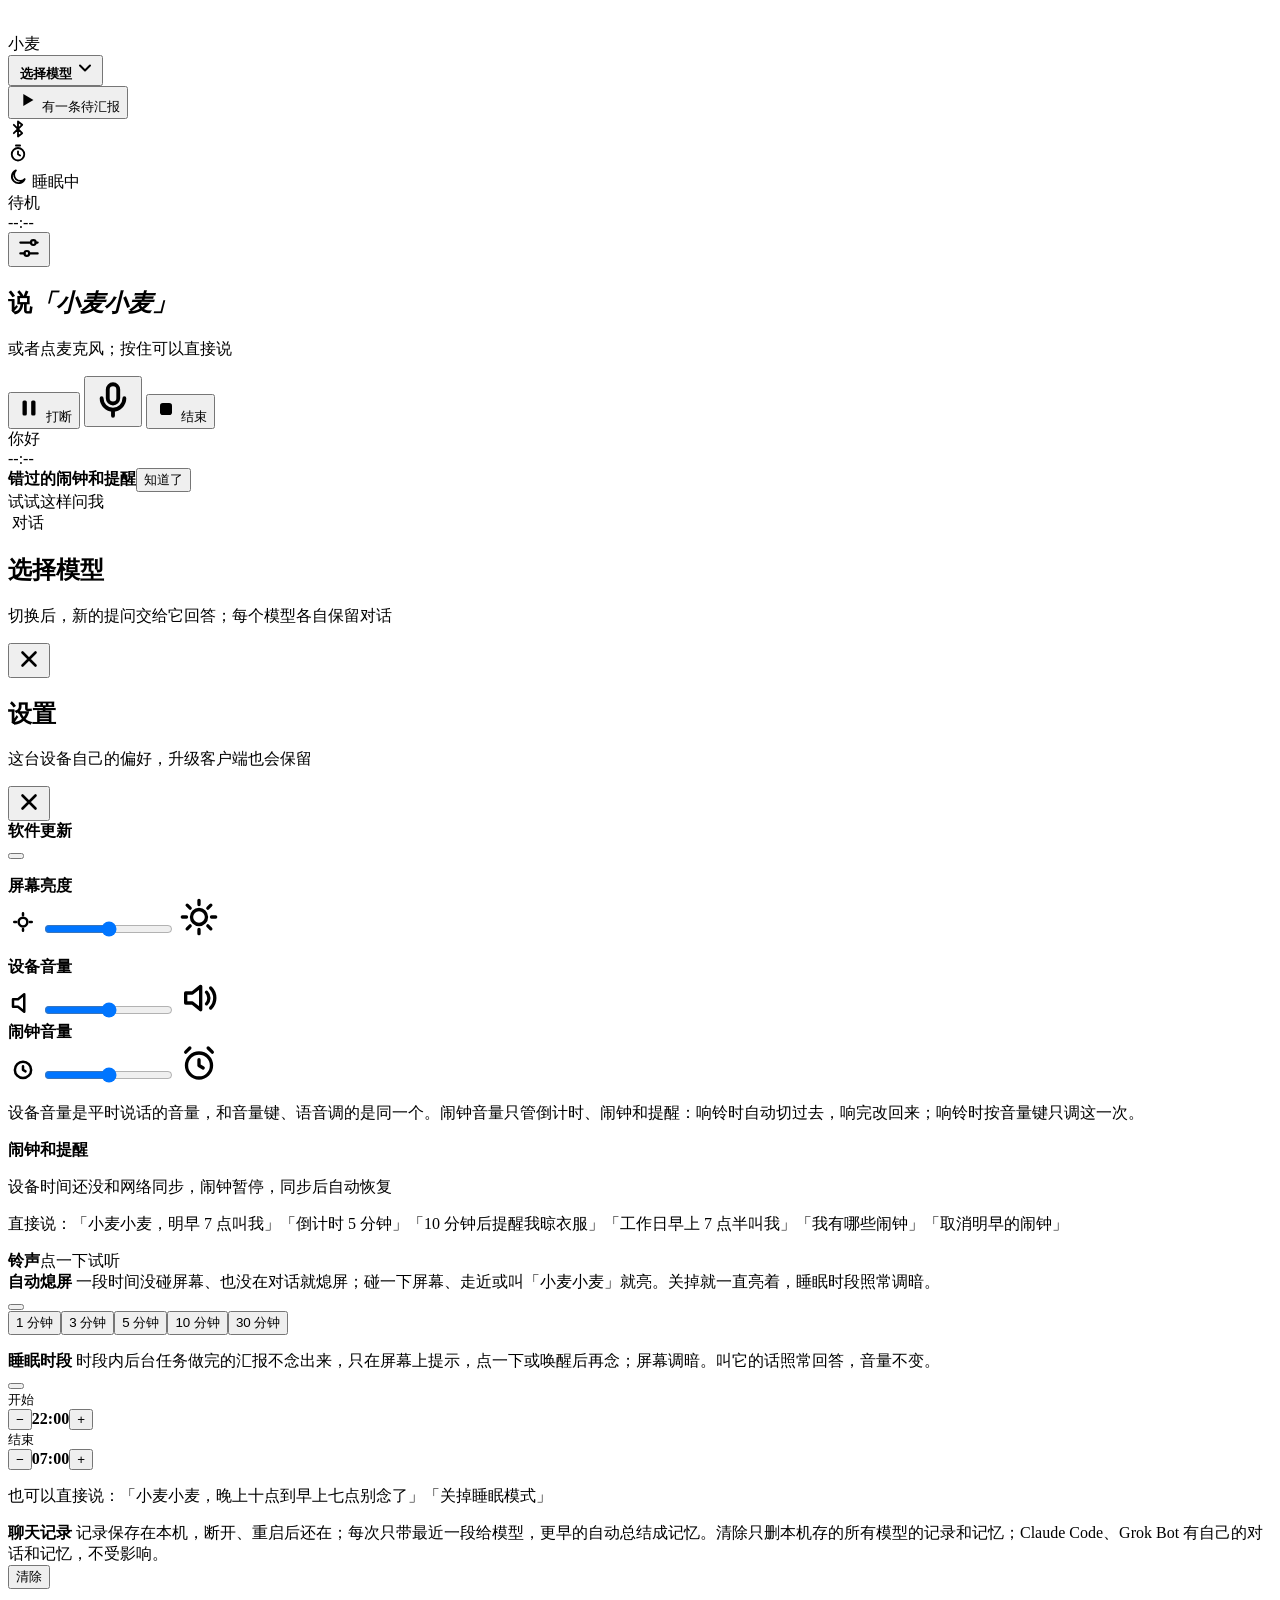
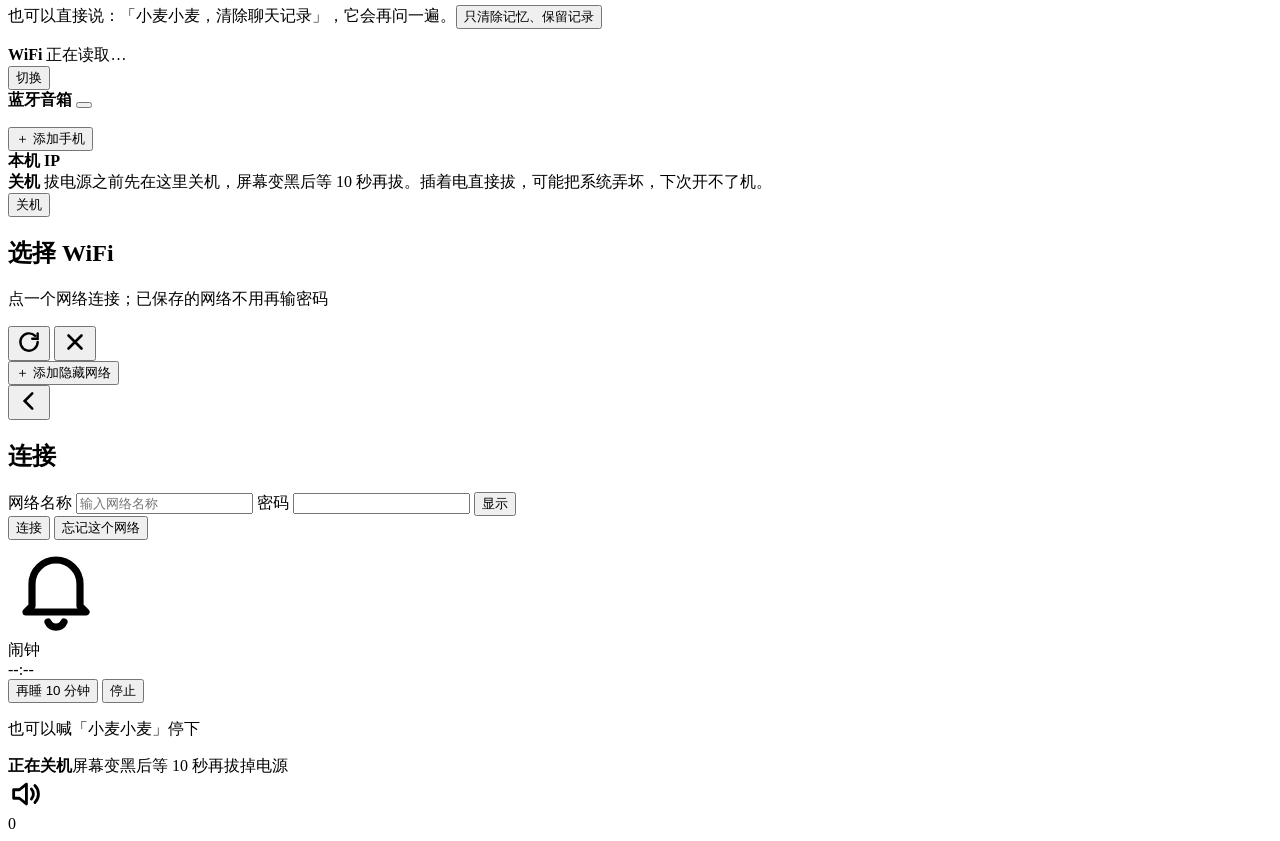
==== commit 0ec3fbc7: "Settings: switch Wi-Fi, use the device as a Bluetooth speaker - WiFi card and sheet: the current net" ====
--- a/web/v2/index.html
+++ b/web/v2/index.html
@@ -26,6 +26,11 @@
         <svg width="22" height="22" viewBox="0 0 24 24" fill="currentColor"><path d="M8 5.5v13l11-6.5z"/></svg>
         <span id="reportText">有一条待汇报</span>
       </button>
+      <div class="bt-chip" id="btChip">
+        <svg width="20" height="20" viewBox="0 0 24 24" fill="none" stroke="currentColor" stroke-width="2.2" stroke-linecap="round" stroke-linejoin="round">
+          <path d="M7 7l10 10-5 4V3l5 4L7 17"/></svg>
+        <span id="btChipText"></span>
+      </div>
       <div class="timer-chip" id="timerChip">
         <svg width="20" height="20" viewBox="0 0 24 24" fill="none" stroke="currentColor" stroke-width="2.2" stroke-linecap="round" stroke-linejoin="round">
           <circle cx="12" cy="13.5" r="7.5"/><path d="M12 10v3.5l2.5 1.5M9.5 3h5"/></svg>
@@ -207,6 +212,20 @@
     <p class="opt-note">也可以直接说：「小麦小麦，清除聊天记录」，它会再问一遍。<button class="link-btn" id="clearMemBtn">只清除记忆、保留记录</button></p>
     <div class="opt">
       <div class="opt-text">
+        <b>WiFi</b>
+        <span id="wifiSub">正在读取…</span>
+      </div>
+      <button class="upd-btn" id="wifiBtn">切换</button>
+    </div>
+    <div class="alarms-card bt-card" id="btCard">
+      <div class="bright-head"><b>蓝牙音箱</b><span class="bright-num" id="btName"></span>
+        <button class="switch" id="btSwitch" role="switch" aria-checked="false" aria-label="蓝牙音箱"><i></i></button></div>
+      <p class="opt-note" id="btNote"></p>
+      <div class="alarm-list" id="btList"></div>
+      <button class="bt-add" id="btAdd">＋ 添加手机</button>
+    </div>
+    <div class="opt">
+      <div class="opt-text">
         <b>本机 IP</b>
         <span id="ipSub"></span>
       </div>
@@ -220,6 +239,42 @@
       <button class="upd-btn clear-btn" id="powerBtn">关机</button>
     </div>
   </div>
+</div>
+
+<!-- WiFi: list → password (or hidden network) → connecting. The kiosk shell scans and joins (thinksmart-kiosk.py). -->
+<div class="sheet wifi" id="wifi">
+  <section class="w-pane" id="wList">
+    <div class="sheet-bar">
+      <div><h2>选择 WiFi</h2><p id="wListSub">点一个网络连接；已保存的网络不用再输密码</p></div>
+      <div class="w-btns">
+        <button class="close" id="wScan" aria-label="刷新">
+          <svg width="26" height="26" viewBox="0 0 24 24" fill="none" stroke="currentColor" stroke-width="2.2" stroke-linecap="round"><path d="M20 12a8 8 0 1 1-2.3-5.6M20 4v5h-5"/></svg></button>
+        <button class="close" id="wClose" aria-label="关闭">
+          <svg width="26" height="26" viewBox="0 0 24 24" fill="none" stroke="currentColor" stroke-width="2.4" stroke-linecap="round"><path d="M6 6l12 12M18 6L6 18"/></svg></button>
+      </div>
+    </div>
+    <div class="w-nets" id="wNets"></div>
+    <button class="bt-add" id="wHidden">＋ 添加隐藏网络</button>
+  </section>
+  <section class="w-pane" id="wJoin">
+    <div class="sheet-bar">
+      <div class="w-title">
+        <button class="close" id="wBack" aria-label="返回">
+          <svg width="26" height="26" viewBox="0 0 24 24" fill="none" stroke="currentColor" stroke-width="2.4" stroke-linecap="round"><path d="M15 5l-7 7 7 7"/></svg></button>
+        <div><h2 id="wJoinTitle">连接</h2><p id="wJoinHint"></p></div>
+      </div>
+    </div>
+    <div class="w-form">
+      <label class="w-field" id="wFieldSsid"><span>网络名称</span>
+        <input id="wSsid" type="text" placeholder="输入网络名称" enterkeyhint="next" autocomplete="off" spellcheck="false"></label>
+      <label class="w-field" id="wFieldPw"><span>密码</span>
+        <input id="wPw" type="password" data-kb-enter="连接" autocomplete="off" spellcheck="false">
+        <button class="w-eye" id="wEye" type="button">显示</button></label>
+      <div class="w-msg" id="wMsg"></div>
+      <div class="w-actions"><button class="upd-btn" id="wJoinBtn">连接</button>
+        <button class="upd-btn clear-btn" id="wForget">忘记这个网络</button></div>
+    </div>
+  </section>
 </div>
 
 <div class="ring" id="ring">
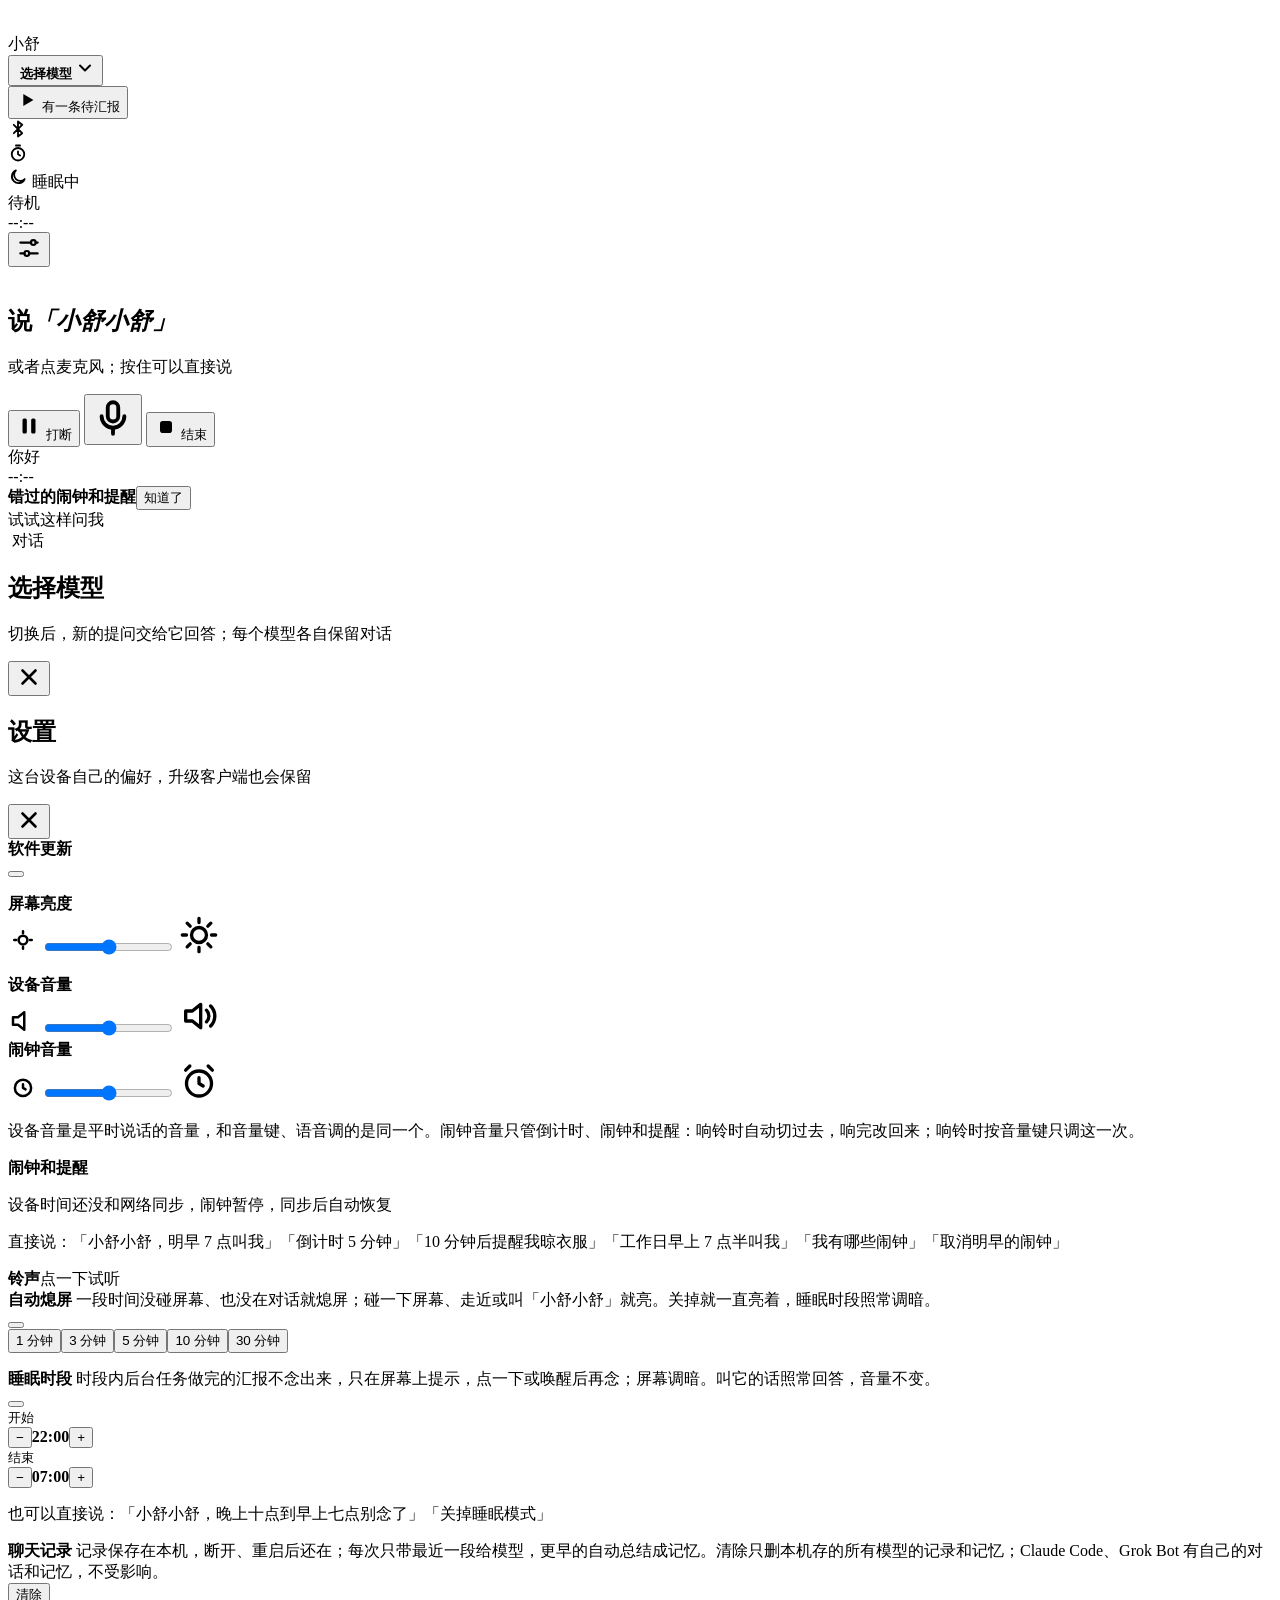
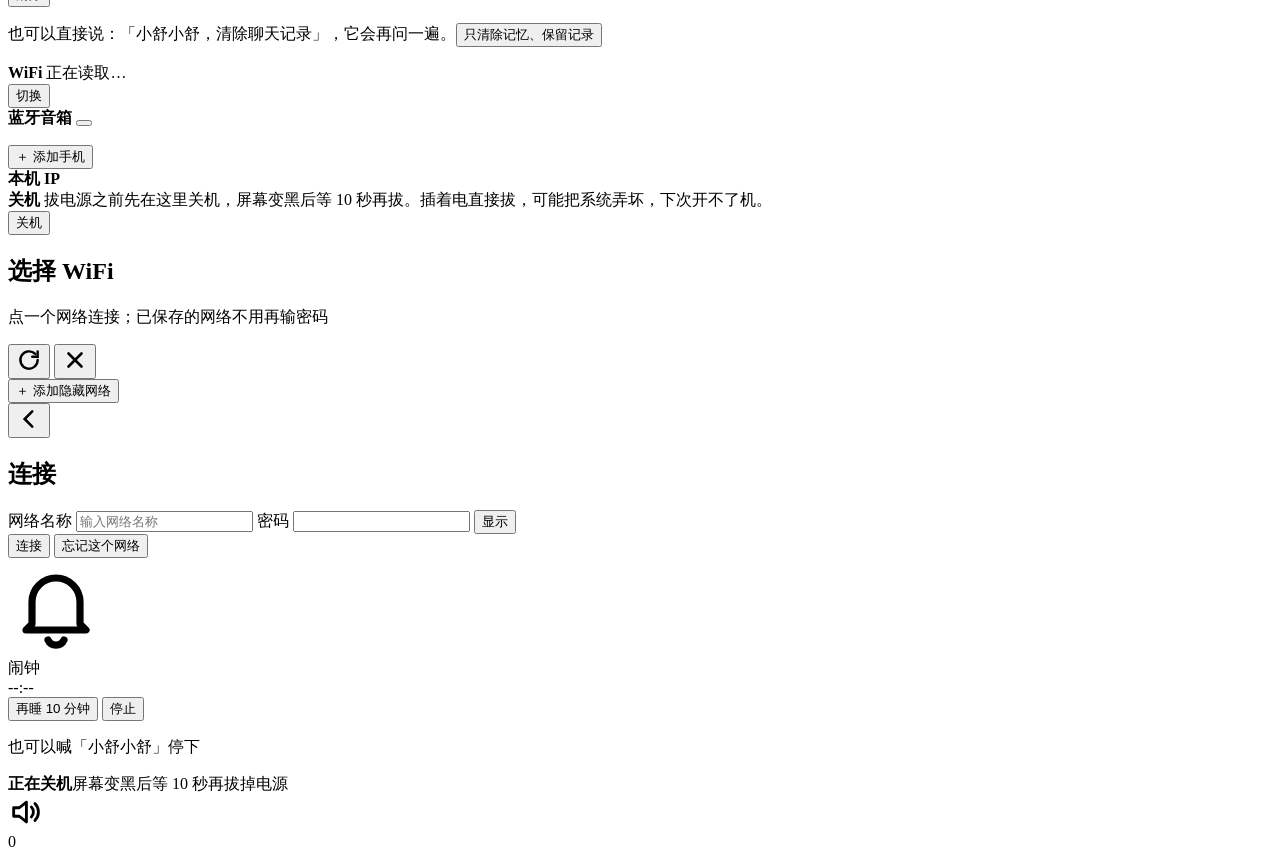
==== commit 7c56947d: "Merge upstream/main at client 0.1.6 and keep 小舒 branding Take upstream features through Release 0.1." ====
--- a/web/v2/index.html
+++ b/web/v2/index.html
@@ -3,7 +3,7 @@
 <head>
 <meta charset="utf-8">
 <meta name="viewport" content="width=device-width, initial-scale=1">
-<title>小麦</title>
+<title>小舒</title>
 <link rel="stylesheet" href="/static/v2/app.css">
 </head>
 <body data-state="idle" class="fresh">
@@ -14,7 +14,7 @@
         <svg width="22" height="22" viewBox="0 0 24 24" fill="none" stroke="#fff" stroke-width="2.4" stroke-linecap="round">
           <path d="M4 10v4M8 7v10M12 4v16M16 7v10M20 10v4"/></svg>
       </div>
-      <div class="name">小麦</div>
+      <div class="name">小舒</div>
     </div>
     <button class="model-pill" id="modelPill" aria-label="切换模型">
       <img class="tile" id="pillLogo" alt="">
@@ -52,24 +52,13 @@
 
   <main class="main">
     <section class="stage">
-      <div class="orb" id="orb">
-        <!-- static pre-rendered glows, one per state; only opacity changes (cross-fade) -->
-        <div class="glows" aria-hidden="true">
-          <i class="g-idle"></i><i class="g-connecting"></i><i class="g-listening"></i><i class="g-thinking"></i><i class="g-speaking"></i>
-        </div>
-        <div class="corona" id="corona"></div>
-        <div class="core" id="core">
-          <i class="c-idle"></i><i class="c-connecting"></i><i class="c-listening"></i><i class="c-thinking"></i><i class="c-speaking"></i>
-          <!-- the orb's face: eyes, cheeks and mouth; expressions follow body[data-state] -->
-          <div class="face" id="face" aria-hidden="true">
-            <span class="eye eye-l"><u></u></span><span class="eye eye-r"><u></u></span>
-            <span class="cheek cheek-l"></span><span class="cheek cheek-r"></span>
-            <span class="mouth" id="mouth"></span>
-          </div>
-          <b class="gloss"></b>
-        </div>
-      </div>
-      <h1 class="title" id="title">说<em>「小麦小麦」</em></h1>
+      <!-- role B: 800×1280 frames. connecting uses idle; thinking uses listen. -->
+      <div class="pet" id="pet" aria-hidden="true">
+        <img class="pet-frame pet-idle" src="/static/v2/roles/role_b_idle.png" alt="">
+        <img class="pet-frame pet-listen" src="/static/v2/roles/role_b_listen.png" alt="">
+        <img class="pet-frame pet-speak" src="/static/v2/roles/role_b_speak.png" alt="">
+      </div>
+      <h1 class="title" id="title">说<em>「小舒小舒」</em></h1>
       <p class="hint" id="hint">或者点麦克风；按住可以直接说</p>
       <div class="controls">
         <button class="ctl" id="btnAbort" aria-label="打断">
@@ -172,14 +161,14 @@
       <div class="bright-head"><b>闹钟和提醒</b><span class="bright-num" id="alarmCount"></span></div>
       <p class="alarm-warn" id="alarmWarn">设备时间还没和网络同步，闹钟暂停，同步后自动恢复</p>
       <div class="alarm-list" id="alarmList"></div>
-      <p class="opt-note">直接说：「小麦小麦，明早 7 点叫我」「倒计时 5 分钟」「10 分钟后提醒我晾衣服」「工作日早上 7 点半叫我」「我有哪些闹钟」「取消明早的闹钟」</p>
+      <p class="opt-note">直接说：「小舒小舒，明早 7 点叫我」「倒计时 5 分钟」「10 分钟后提醒我晾衣服」「工作日早上 7 点半叫我」「我有哪些闹钟」「取消明早的闹钟」</p>
       <div class="bright-head"><b class="sub">铃声</b><span class="bright-num">点一下试听</span></div>
       <div class="minutes tones" id="tones"></div>
     </div>
     <div class="opt">
       <div class="opt-text">
         <b>自动熄屏</b>
-        <span>一段时间没碰屏幕、也没在对话就熄屏；碰一下屏幕、走近或叫「小麦小麦」就亮。关掉就一直亮着，睡眠时段照常调暗。</span>
+        <span>一段时间没碰屏幕、也没在对话就熄屏；碰一下屏幕、走近或叫「小舒小舒」就亮。关掉就一直亮着，睡眠时段照常调暗。</span>
       </div>
       <button class="switch" id="offSwitch" role="switch" aria-checked="true" aria-label="自动熄屏"><i></i></button>
     </div>
@@ -201,7 +190,7 @@
         <div class="stepper"><button data-k="end" data-d="-30" aria-label="提前半小时">−</button><b id="sleepEnd">07:00</b><button data-k="end" data-d="30" aria-label="推后半小时">+</button></div></div>
     </div>
     <p class="opt-note" id="sleepNote"></p>
-    <p class="opt-note">也可以直接说：「小麦小麦，晚上十点到早上七点别念了」「关掉睡眠模式」</p>
+    <p class="opt-note">也可以直接说：「小舒小舒，晚上十点到早上七点别念了」「关掉睡眠模式」</p>
     <div class="opt">
       <div class="opt-text">
         <b>聊天记录</b>
@@ -209,7 +198,7 @@
       </div>
       <button class="upd-btn clear-btn" id="clearBtn">清除</button>
     </div>
-    <p class="opt-note">也可以直接说：「小麦小麦，清除聊天记录」，它会再问一遍。<button class="link-btn" id="clearMemBtn">只清除记忆、保留记录</button></p>
+    <p class="opt-note">也可以直接说：「小舒小舒，清除聊天记录」，它会再问一遍。<button class="link-btn" id="clearMemBtn">只清除记忆、保留记录</button></p>
     <div class="opt">
       <div class="opt-text">
         <b>WiFi</b>
@@ -288,7 +277,7 @@
     <button class="ring-snooze" id="ringSnooze">再睡 10 分钟</button>
     <button class="ring-stop" id="ringStop">停止</button>
   </div>
-  <p class="ring-hint">也可以喊「小麦小麦」停下</p>
+  <p class="ring-hint">也可以喊「小舒小舒」停下</p>
 </div>
 <div class="power-off" id="powerOff"><b>正在关机</b><span>屏幕变黑后等 10 秒再拔掉电源</span></div>
 <div class="toast" id="toast"></div>
